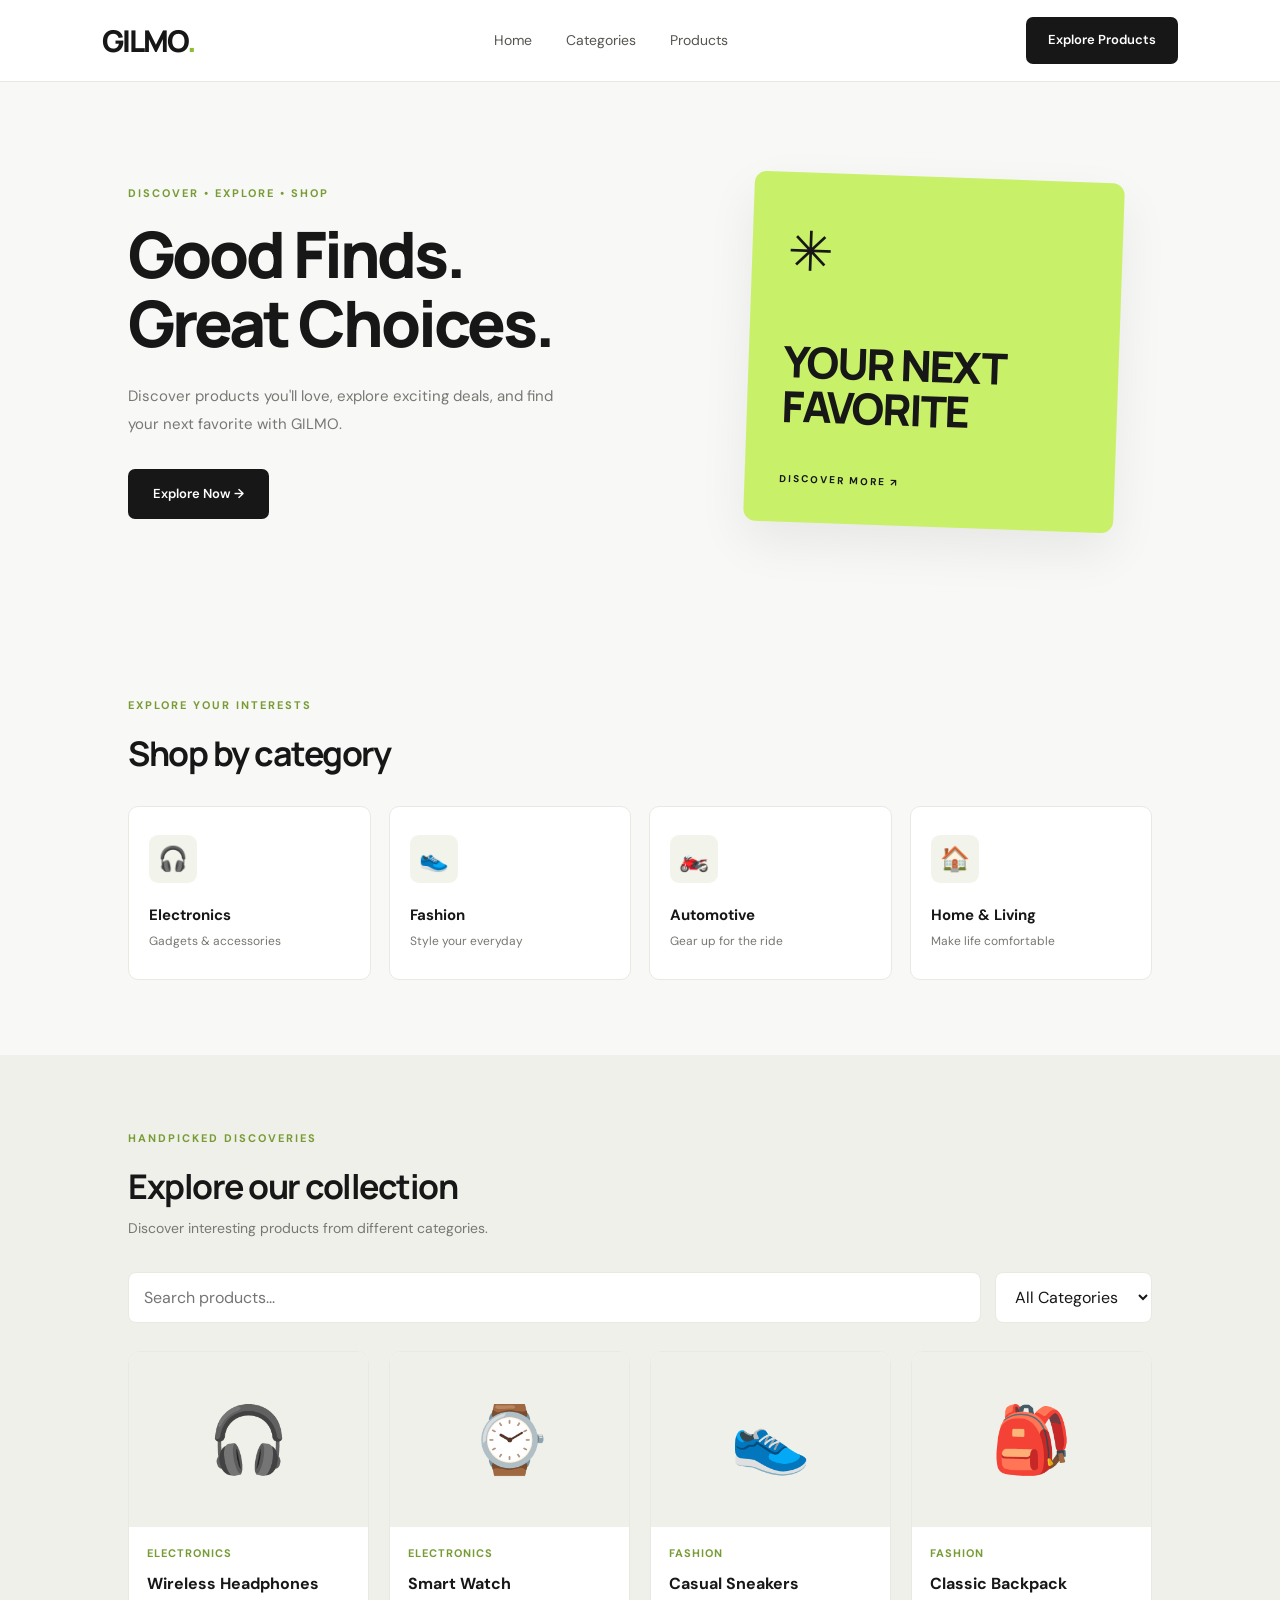
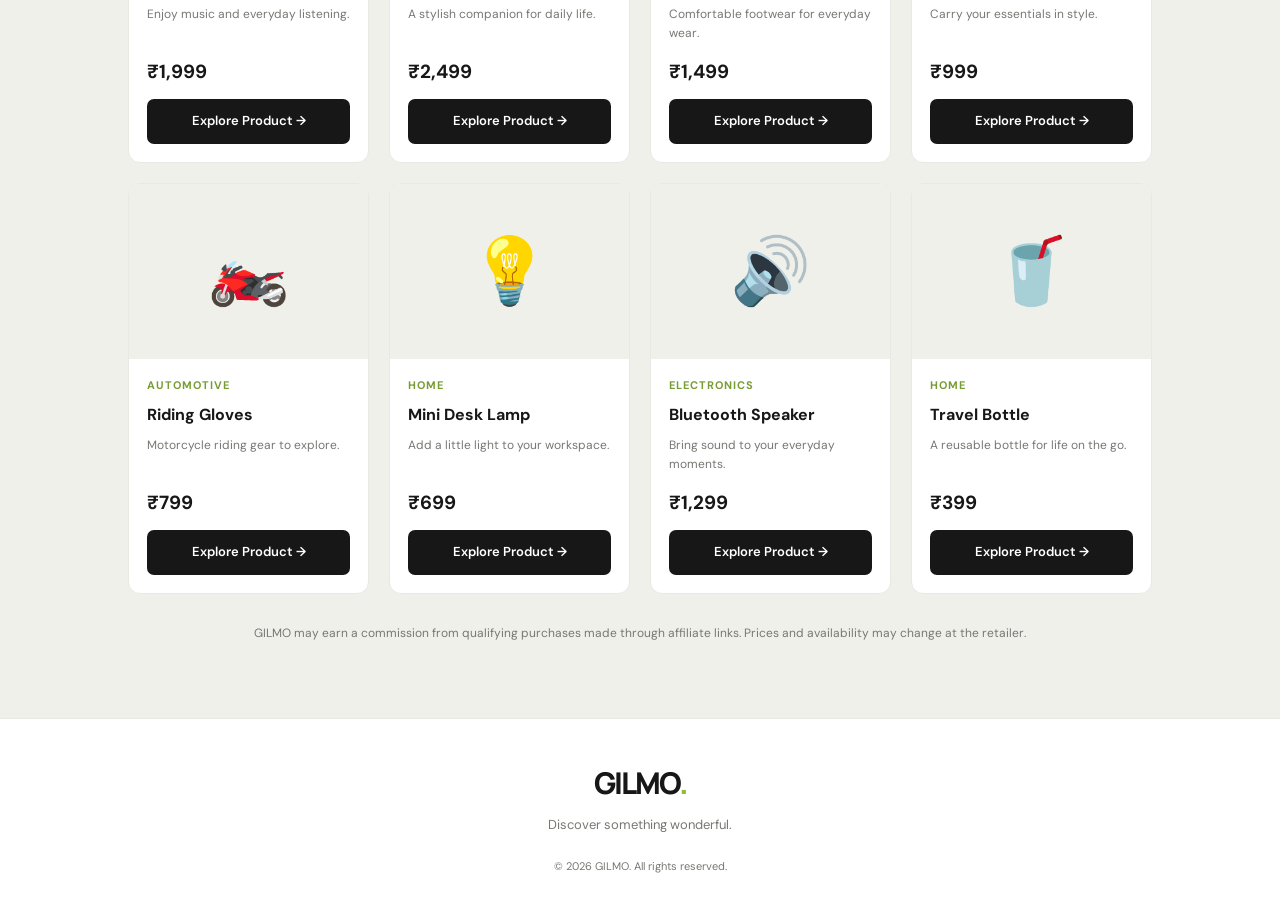
==== index.html @ c67cde7b "Add files via upload" ====
<!DOCTYPE html>
<html lang="en">
<head>
    <meta charset="UTF-8">
    <meta name="viewport" content="width=device-width, initial-scale=1.0">
    <title>GILMO | Discover Your Next Favorite</title>
    <link rel="stylesheet" href="style.css">
</head>
<body>

    <header class="navbar">
        <a href="#" class="logo">GILMO<span>.</span></a>

        <nav>
            <a href="#home">Home</a>
            <a href="#categories">Categories</a>
            <a href="#products">Products</a>
        </nav>

        <a href="#products" class="shop-btn">Explore Products</a>
    </header>

    <main>
        <section class="hero" id="home">
            <div class="hero-content">
                <p class="eyebrow">DISCOVER • EXPLORE • SHOP</p>

                <h1>Good Finds.<br>Great Choices.</h1>

                <p class="hero-description">
                    Discover products you'll love, explore exciting deals,
                    and find your next favorite with GILMO.
                </p>

                <a href="#products" class="primary-btn">
                    Explore Now →
                </a>
            </div>

            <div class="hero-visual">
                <div class="visual-card">
                    <span class="sparkle">✳</span>
                    <p>YOUR NEXT<br>FAVORITE</p>
                    <span class="visual-bottom">DISCOVER MORE ↗</span>
                </div>
            </div>
        </section>

        <section class="categories" id="categories">
            <div class="section-heading">
                <p class="eyebrow">EXPLORE YOUR INTERESTS</p>
                <h2>Shop by category</h2>
            </div>

            <div class="category-grid">
                <a href="#products" class="category-card">
                    <span>🎧</span>
                    <h3>Electronics</h3>
                    <p>Gadgets & accessories</p>
                </a>

                <a href="#products" class="category-card">
                    <span>👟</span>
                    <h3>Fashion</h3>
                    <p>Style your everyday</p>
                </a>

                <a href="#products" class="category-card">
                    <span>🏍️</span>
                    <h3>Automotive</h3>
                    <p>Gear up for the ride</p>
                </a>

                <a href="#products" class="category-card">
                    <span>🏠</span>
                    <h3>Home & Living</h3>
                    <p>Make life comfortable</p>
                </a>
            </div>
        </section>

        <section class="products" id="products">
    <div class="section-heading">
        <p class="eyebrow">HANDPICKED DISCOVERIES</p>
        <h2>Explore our collection</h2>
        <p>Discover interesting products from different categories.</p>
    </div>

    <div class="product-controls">
        <input
            type="search"
            id="searchInput"
            placeholder="Search products..."
            aria-label="Search products"
        >

        <select id="categoryFilter" aria-label="Filter by category">
            <option value="all">All Categories</option>
            <option value="electronics">Electronics</option>
            <option value="fashion">Fashion</option>
            <option value="automotive">Automotive</option>
            <option value="home">Home & Living</option>
        </select>
    </div>

    <div class="product-grid" id="productGrid"></div>

    <p id="noResults" class="no-results" hidden>
        No products found. Try another search.
    </p>

    <p class="affiliate-notice">
        GILMO may earn a commission from qualifying purchases made through
        affiliate links. Prices and availability may change at the retailer.
    </p>
</section>
        </main>

        <footer>
            <a href="#home" class="logo">GILMO<span>.</span></a>
            <p>Discover something wonderful.</p>
            <p class="copyright">© 2026 GILMO. All rights reserved.</p>
        </footer>

        <script src="script.js"></script>
    </body>
</html>
---- style.css ----
@import url('https://fonts.googleapis.com/css2?family=DM+Sans:wght@400;500;600;700&family=Manrope:wght@400;500;600;700;800&display=swap');

:root {
    --background: #f8f8f6;
    --white: #ffffff;
    --black: #171717;
    --muted: #777873;
    --accent: #c8f169;
    --border: #e9e9e4;
}

* {
    margin: 0;
    padding: 0;
    box-sizing: border-box;
}

html {
    scroll-behavior: smooth;
}

body {
    font-family: 'DM Sans', sans-serif;
    background: var(--background);
    color: var(--black);
    line-height: 1.6;
}

a {
    text-decoration: none;
    color: inherit;
}

.navbar {
    height: 82px;
    padding: 0 8%;
    display: flex;
    justify-content: space-between;
    align-items: center;
    background: var(--white);
    border-bottom: 1px solid var(--border);
}

.logo {
    font-family: 'Manrope', sans-serif;
    font-size: 30px;
    font-weight: 800;
    letter-spacing: -2px;
}

.logo span {
    color: #8bbd35;
}

nav {
    display: flex;
    gap: 34px;
}

nav a {
    font-size: 14px;
    color: #555650;
    transition: color 0.2s;
}

nav a:hover {
    color: #719c24;
}

.shop-btn,
.primary-btn {
    display: inline-block;
    background: var(--black);
    color: var(--white);
    padding: 13px 22px;
    border-radius: 7px;
    font-size: 13px;
    font-weight: 600;
    transition: transform 0.2s, background 0.2s;
}

.shop-btn:hover,
.primary-btn:hover {
    transform: translateY(-2px);
    background: #343434;
}

.hero {
    padding: 95px 10%;
    min-height: 490px;
    display: grid;
    grid-template-columns: 1.1fr 0.9fr;
    align-items: center;
    gap: 55px;
}

.eyebrow {
    font-size: 11px;
    font-weight: 700;
    letter-spacing: 2px;
    color: #789c35;
    margin-bottom: 17px;
}

.hero h1 {
    font-family: 'Manrope', sans-serif;
    font-size: clamp(44px, 5vw, 68px);
    line-height: 1.08;
    letter-spacing: -3px;
    font-weight: 800;
}

.hero-description {
    max-width: 430px;
    margin: 24px 0 30px;
    color: var(--muted);
    font-size: 15px;
    line-height: 1.9;
}

.primary-btn {
    padding: 15px 25px;
}

.hero-visual {
    display: flex;
    justify-content: center;
    align-items: center;
}

.visual-card {
    width: 100%;
    max-width: 370px;
    height: 350px;
    background: var(--accent);
    border-radius: 12px;
    padding: 35px;
    display: flex;
    flex-direction: column;
    justify-content: space-between;
    transform: rotate(2deg);
    box-shadow: 0 20px 50px rgba(0, 0, 0, 0.07);
}

.sparkle {
    font-size: 55px;
}

.visual-card p {
    font-family: 'Manrope', sans-serif;
    font-size: 43px;
    font-weight: 800;
    line-height: 1.05;
    letter-spacing: -2px;
}

.visual-bottom {
    font-size: 10px;
    font-weight: 700;
    letter-spacing: 2px;
}

.categories,
.products {
    padding: 75px 10%;
}

.section-heading {
    margin-bottom: 32px;
}

.section-heading h2 {
    font-family: 'Manrope', sans-serif;
    font-size: 34px;
    letter-spacing: -1.5px;
    line-height: 1.25;
}

.section-heading > p:last-child {
    margin-top: 10px;
    color: var(--muted);
    font-size: 14px;
}

.category-grid {
    display: grid;
    grid-template-columns: repeat(4, minmax(0, 1fr));
    gap: 18px;
}

.category-card {
    background: var(--white);
    padding: 28px 20px;
    border: 1px solid var(--border);
    border-radius: 10px;
    transition: transform 0.2s, box-shadow 0.2s;
}

.category-card:hover {
    transform: translateY(-5px);
    box-shadow: 0 12px 30px rgba(0, 0, 0, 0.05);
}

.category-card > span {
    display: inline-flex;
    width: 48px;
    height: 48px;
    justify-content: center;
    align-items: center;
    background: #f2f4ec;
    border-radius: 9px;
    font-size: 24px;
    margin-bottom: 20px;
}

.category-card h3 {
    font-size: 15px;
    margin-bottom: 5px;
}

.category-card p {
    font-size: 12px;
    color: var(--muted);
}

.products {
    background: #f0f0eb;
}

.empty-products {
    min-height: 220px;
    display: flex;
    flex-direction: column;
    justify-content: center;
    align-items: center;
    text-align: center;
    background: var(--white);
    border: 1px solid var(--border);
    border-radius: 12px;
    padding: 30px;
}

.empty-products > span {
    font-size: 30px;
    color: #88ad3e;
    margin-bottom: 12px;
}

.empty-products h3 {
    font-family: 'Manrope', sans-serif;
    font-size: 20px;
}

.empty-products p {
    margin-top: 8px;
    color: var(--muted);
    font-size: 13px;
}

footer {
    padding: 40px 10%;
    text-align: center;
    background: var(--white);
    border-top: 1px solid var(--border);
}

footer .logo {
    display: inline-block;
    margin-bottom: 8px;
}

footer p {
    font-size: 13px;
    color: var(--muted);
}

footer .copyright {
    margin-top: 22px;
    font-size: 11px;
}

@media (max-width: 900px) {
    .navbar {
        padding: 0 5%;
    }

    .hero {
        padding: 70px 7%;
        gap: 30px;
    }

    .categories,
    .products {
        padding: 60px 7%;
    }

    .category-grid {
        grid-template-columns: repeat(2, minmax(0, 1fr));
    }
}

@media (max-width: 600px) {
    .navbar {
        height: auto;
        min-height: 75px;
        padding: 15px 5%;
        flex-wrap: wrap;
        gap: 15px;
    }

    .logo {
        font-size: 26px;
    }

    nav {
        order: 3;
        width: 100%;
        justify-content: space-between;
        gap: 10px;
    }

    nav a {
        font-size: 12px;
    }

    .shop-btn {
        padding: 10px 12px;
        font-size: 11px;
    }

    .hero {
        grid-template-columns: 1fr;
        padding: 65px 7%;
        gap: 40px;
    }

    .hero h1 {
        font-size: 48px;
    }

    .visual-card {
        max-width: 100%;
        height: 290px;
    }

    .visual-card p {
        font-size: 38px;
    }

    .categories,
    .products {
        padding: 55px 6%;
    }

    .section-heading h2 {
        font-size: 28px;
    }

    .category-grid {
        gap: 12px;
    }

    .category-card {
        padding: 20px 14px;
    }

    .category-card h3 {
        font-size: 13px;
    }

    .category-card p {
        font-size: 11px;
    }
}/* GILMO product controls */

.product-controls {
    display: flex;
    gap: 14px;
    margin-bottom: 28px;
}

.product-controls input,
.product-controls select {
    min-height: 48px;
    padding: 12px 15px;
    border: 1px solid var(--border);
    border-radius: 8px;
    background: white;
    color: var(--black);
    font: inherit;
}

.product-controls input {
    flex: 1;
    min-width: 0;
}

.product-controls select {
    max-width: 220px;
}

.product-grid {
    display: grid;
    grid-template-columns: repeat(4, minmax(0, 1fr));
    gap: 20px;
}

.product-card {
    overflow: hidden;
    background: white;
    border: 1px solid var(--border);
    border-radius: 12px;
    transition: transform 0.2s, box-shadow 0.2s;
}

.product-card:hover {
    transform: translateY(-4px);
    box-shadow: 0 12px 28px rgba(0, 0, 0, 0.07);
}

.product-image {
    display: grid;
    place-items: center;
    height: 175px;
    background: #f0f0eb;
    font-size: 65px;
}

.product-info {
    padding: 18px;
}

.product-category {
    color: #789c35;
    font-size: 11px;
    font-weight: 700;
    text-transform: uppercase;
    letter-spacing: 1px;
}

.product-info h3 {
    margin: 8px 0;
    font-size: 16px;
}

.product-description {
    min-height: 40px;
    color: var(--muted);
    font-size: 12px;
}

.product-price {
    margin: 12px 0;
    font-size: 19px;
    font-weight: 700;
}

.buy-button {
    display: block;
    width: 100%;
    padding: 12px;
    border: 0;
    border-radius: 7px;
    background: var(--black);
    color: white;
    font: inherit;
    font-size: 13px;
    font-weight: 600;
    text-align: center;
    cursor: pointer;
}

.buy-button:hover {
    background: #343434;
}

.no-results {
    padding: 30px;
    text-align: center;
    color: var(--muted);
}

.affiliate-notice {
    margin-top: 30px;
    color: var(--muted);
    font-size: 12px;
    text-align: center;
}

@media (max-width: 900px) {
    .product-grid {
        grid-template-columns: repeat(2, minmax(0, 1fr));
    }
}

@media (max-width: 500px) {
    .product-controls {
        flex-direction: column;
    }

    .product-controls select {
        max-width: none;
    }

    .product-grid {
        gap: 12px;
    }

    .product-image {
        height: 125px;
        font-size: 48px;
    }

    .product-info {
        padding: 12px;
    }

    .product-info h3 {
        font-size: 14px;
    }
}
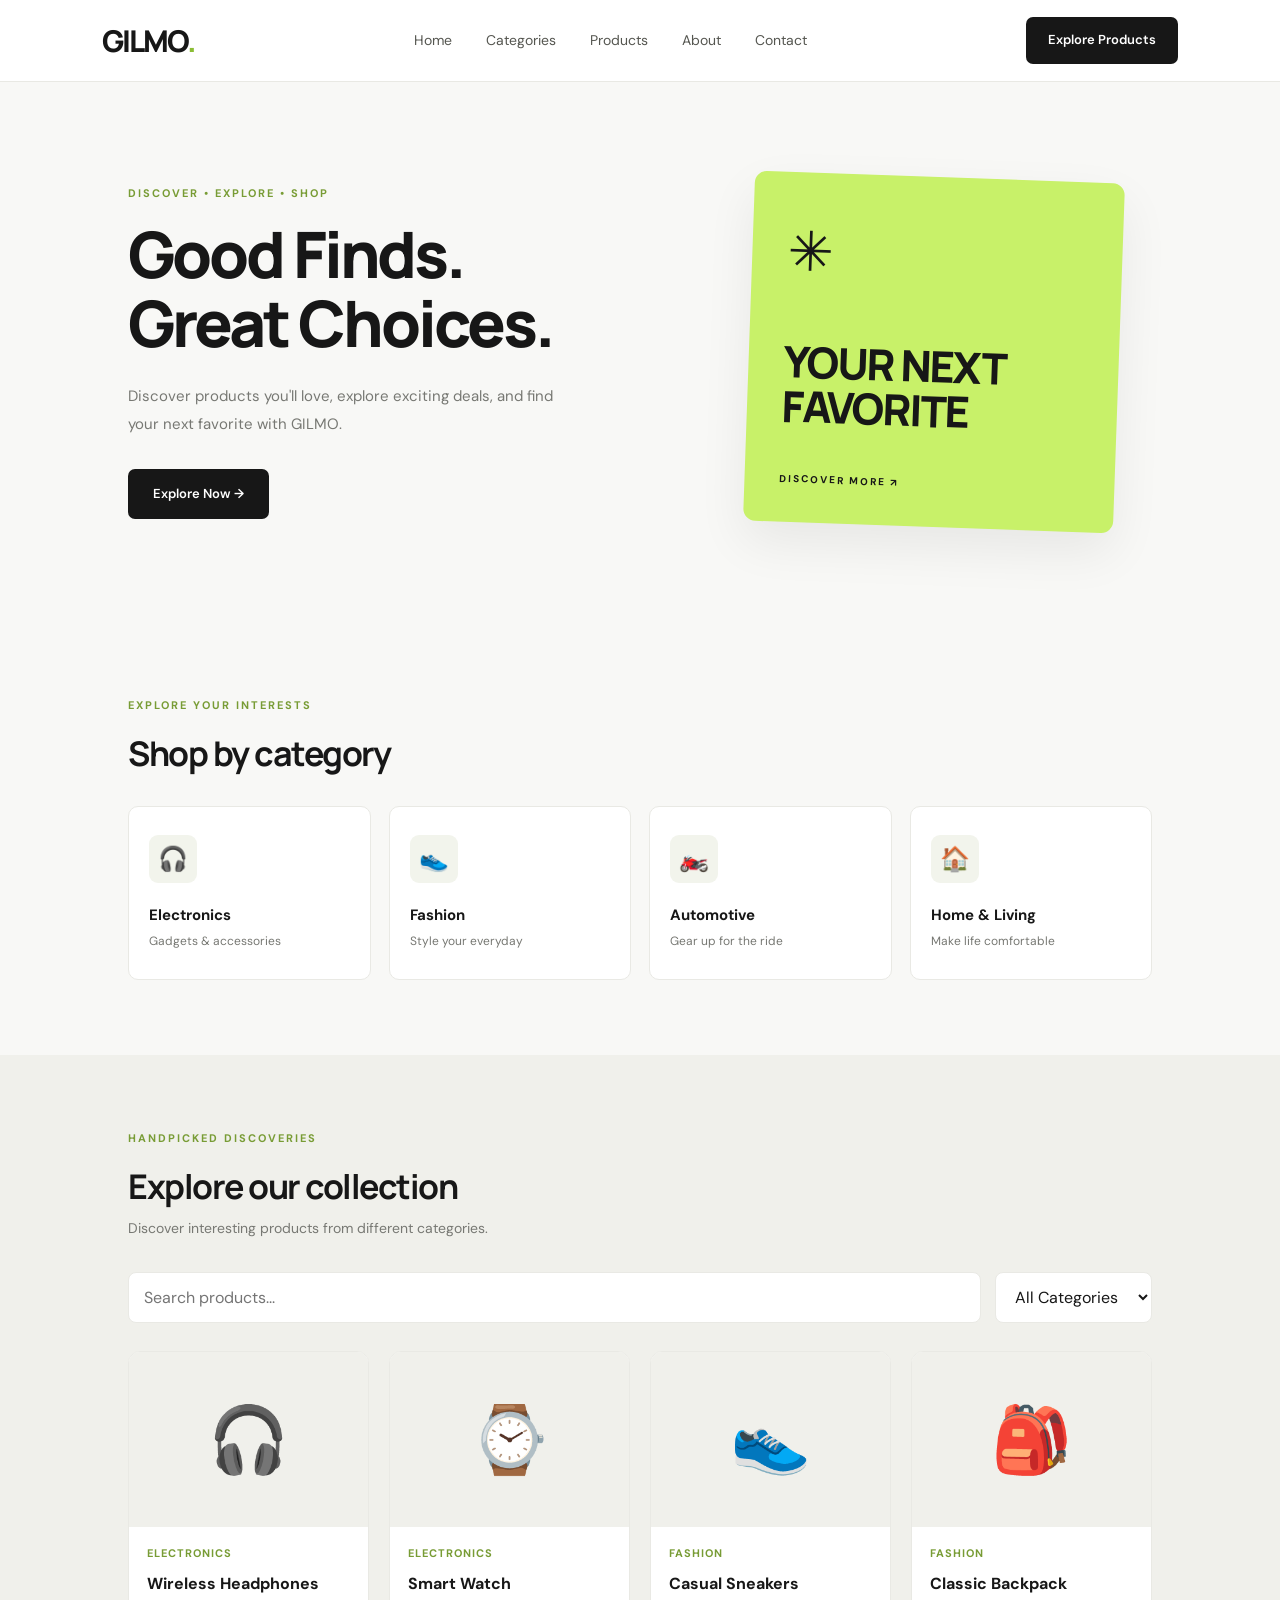
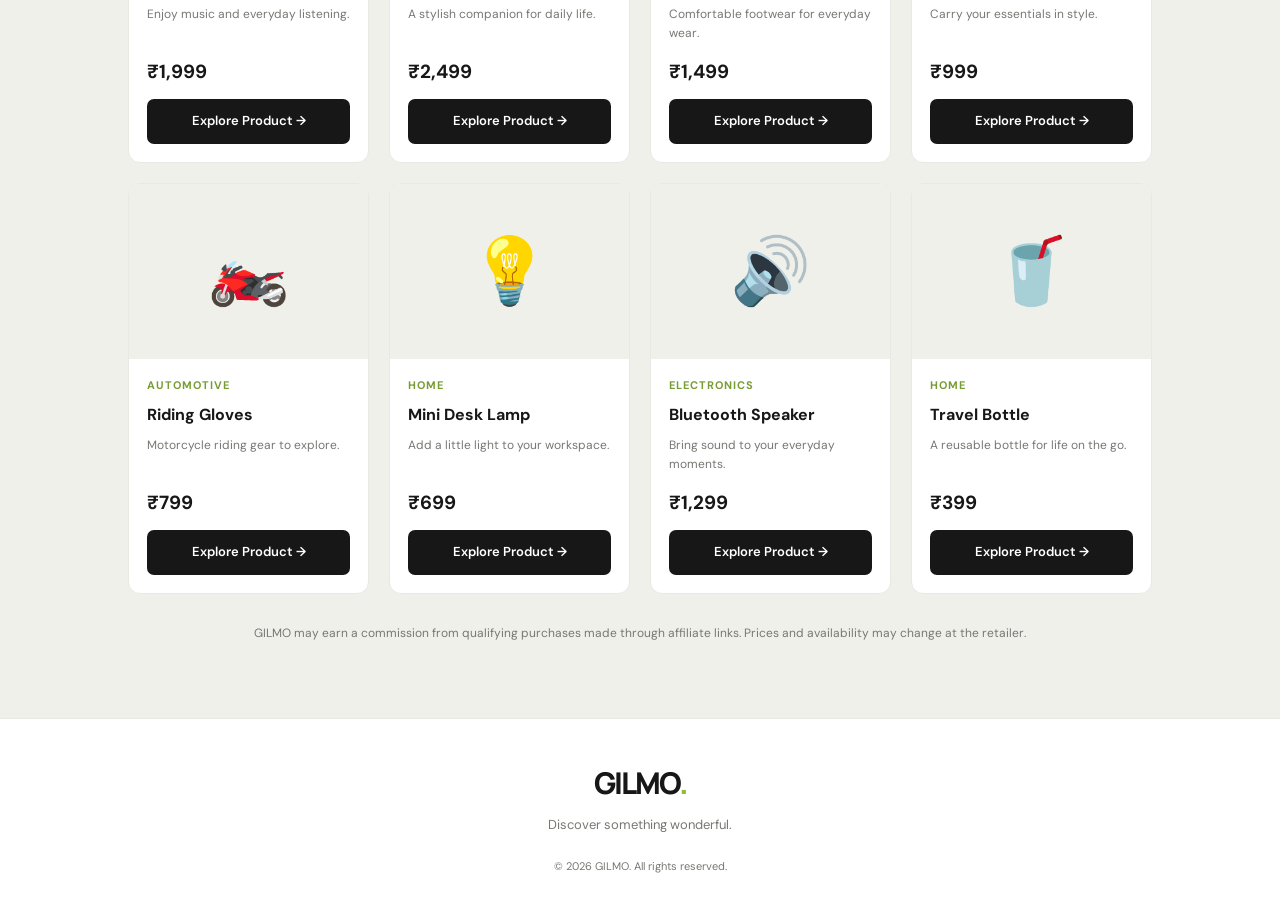
==== commit 1967e801: "Add files via upload" ====
--- a/index.html
+++ b/index.html
@@ -12,9 +12,13 @@
         <a href="#" class="logo">GILMO<span>.</span></a>
 
         <nav>
-            <a href="#home">Home</a>
-            <a href="#categories">Categories</a>
-            <a href="#products">Products</a>
+           <nav>
+    <a href="#home">Home</a>
+    <a href="#categories">Categories</a>
+    <a href="#products">Products</a>
+    <a href="about.html">About</a>
+    <a href="contact.html">Contact</a>
+</nav>
         </nav>
 
         <a href="#products" class="shop-btn">Explore Products</a>
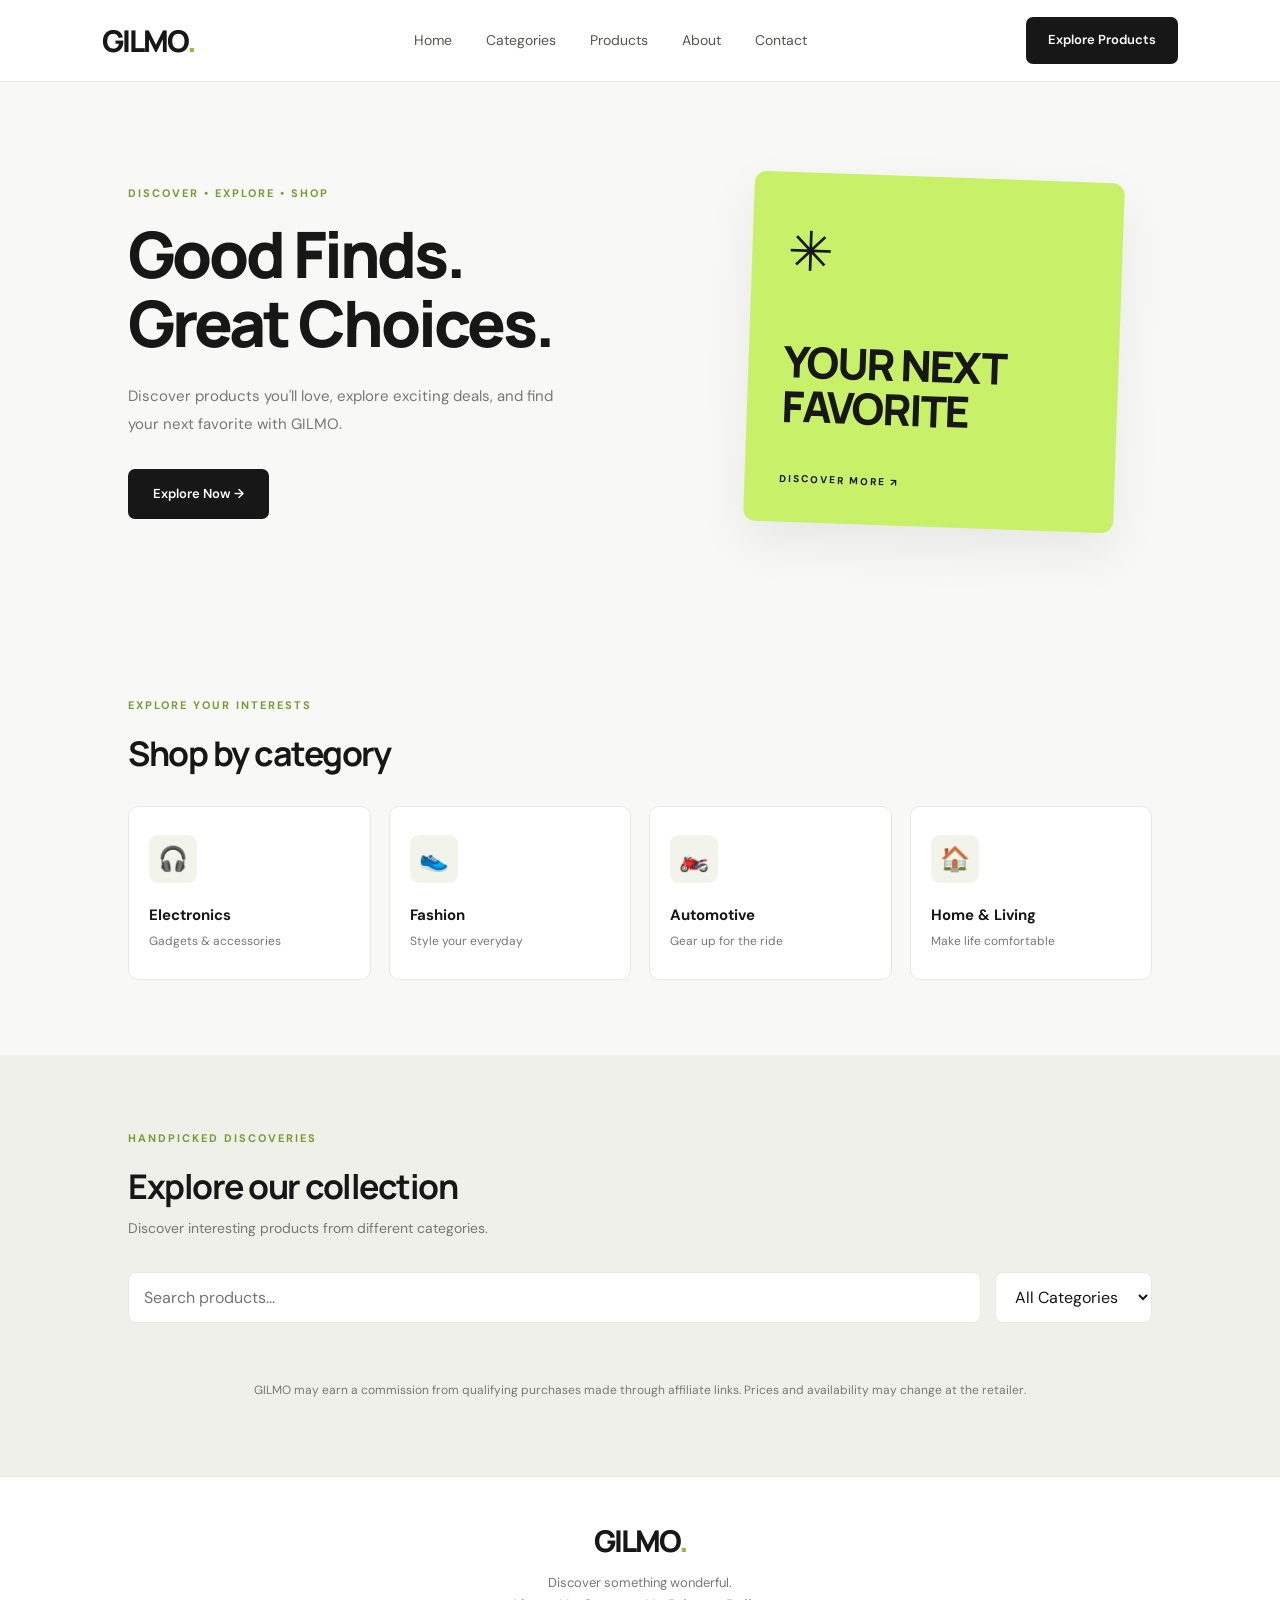
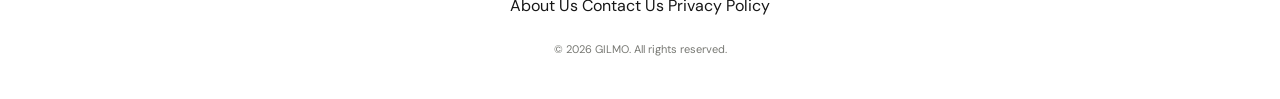
==== commit bb52959c: "Add files via upload" ====
--- a/index.html
+++ b/index.html
@@ -121,11 +121,15 @@
         </main>
 
         <footer>
-            <a href="#home" class="logo">GILMO<span>.</span></a>
-            <p>Discover something wonderful.</p>
-            <p class="copyright">© 2026 GILMO. All rights reserved.</p>
-        </footer>
+    <a href="index.html" class="logo">GILMO<span>.</span></a>
 
-        <script src="script.js"></script>
-    </body>
-</html>+    <p>Discover something wonderful.</p>
+
+    <div class="footer-links">
+        <a href="about.html">About Us</a>
+        <a href="contact.html">Contact Us</a>
+        <a href="privacy.html">Privacy Policy</a>
+    </div>
+
+    <p class="copyright">© 2026 GILMO. All rights reserved.</p>
+</footer>
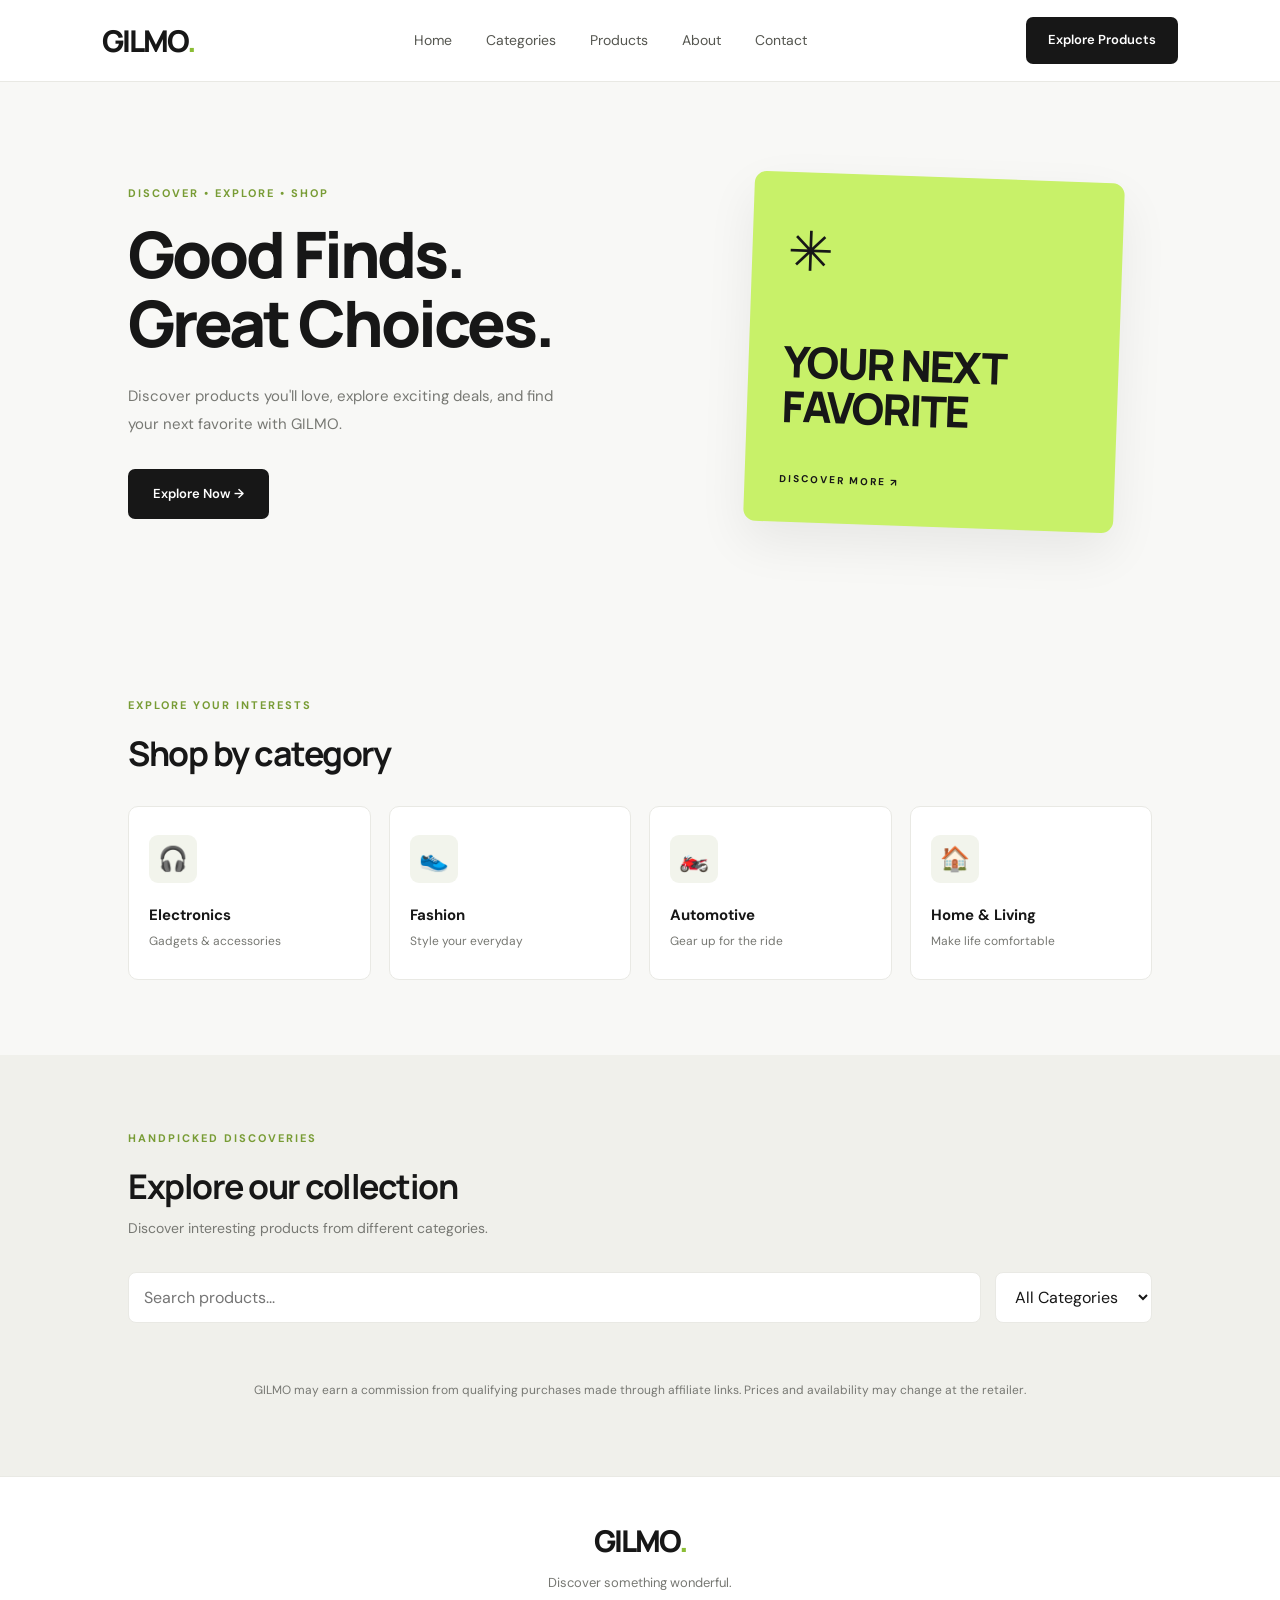
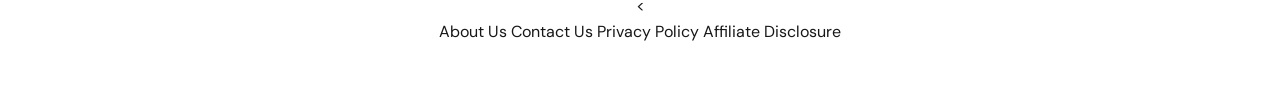
==== commit 3b80ac32: "Add files via upload" ====
--- a/index.html
+++ b/index.html
@@ -125,11 +125,9 @@
 
     <p>Discover something wonderful.</p>
 
-    <div class="footer-links">
-        <a href="about.html">About Us</a>
-        <a href="contact.html">Contact Us</a>
-        <a href="privacy.html">Privacy Policy</a>
-    </div>
-
-    <p class="copyright">© 2026 GILMO. All rights reserved.</p>
-</footer>+    <<div class="footer-links">
+    <a href="about.html">About Us</a>
+    <a href="contact.html">Contact Us</a>
+    <a href="privacy.html">Privacy Policy</a>
+    <a href="disclosure.html">Affiliate Disclosure</a>
+</div>
